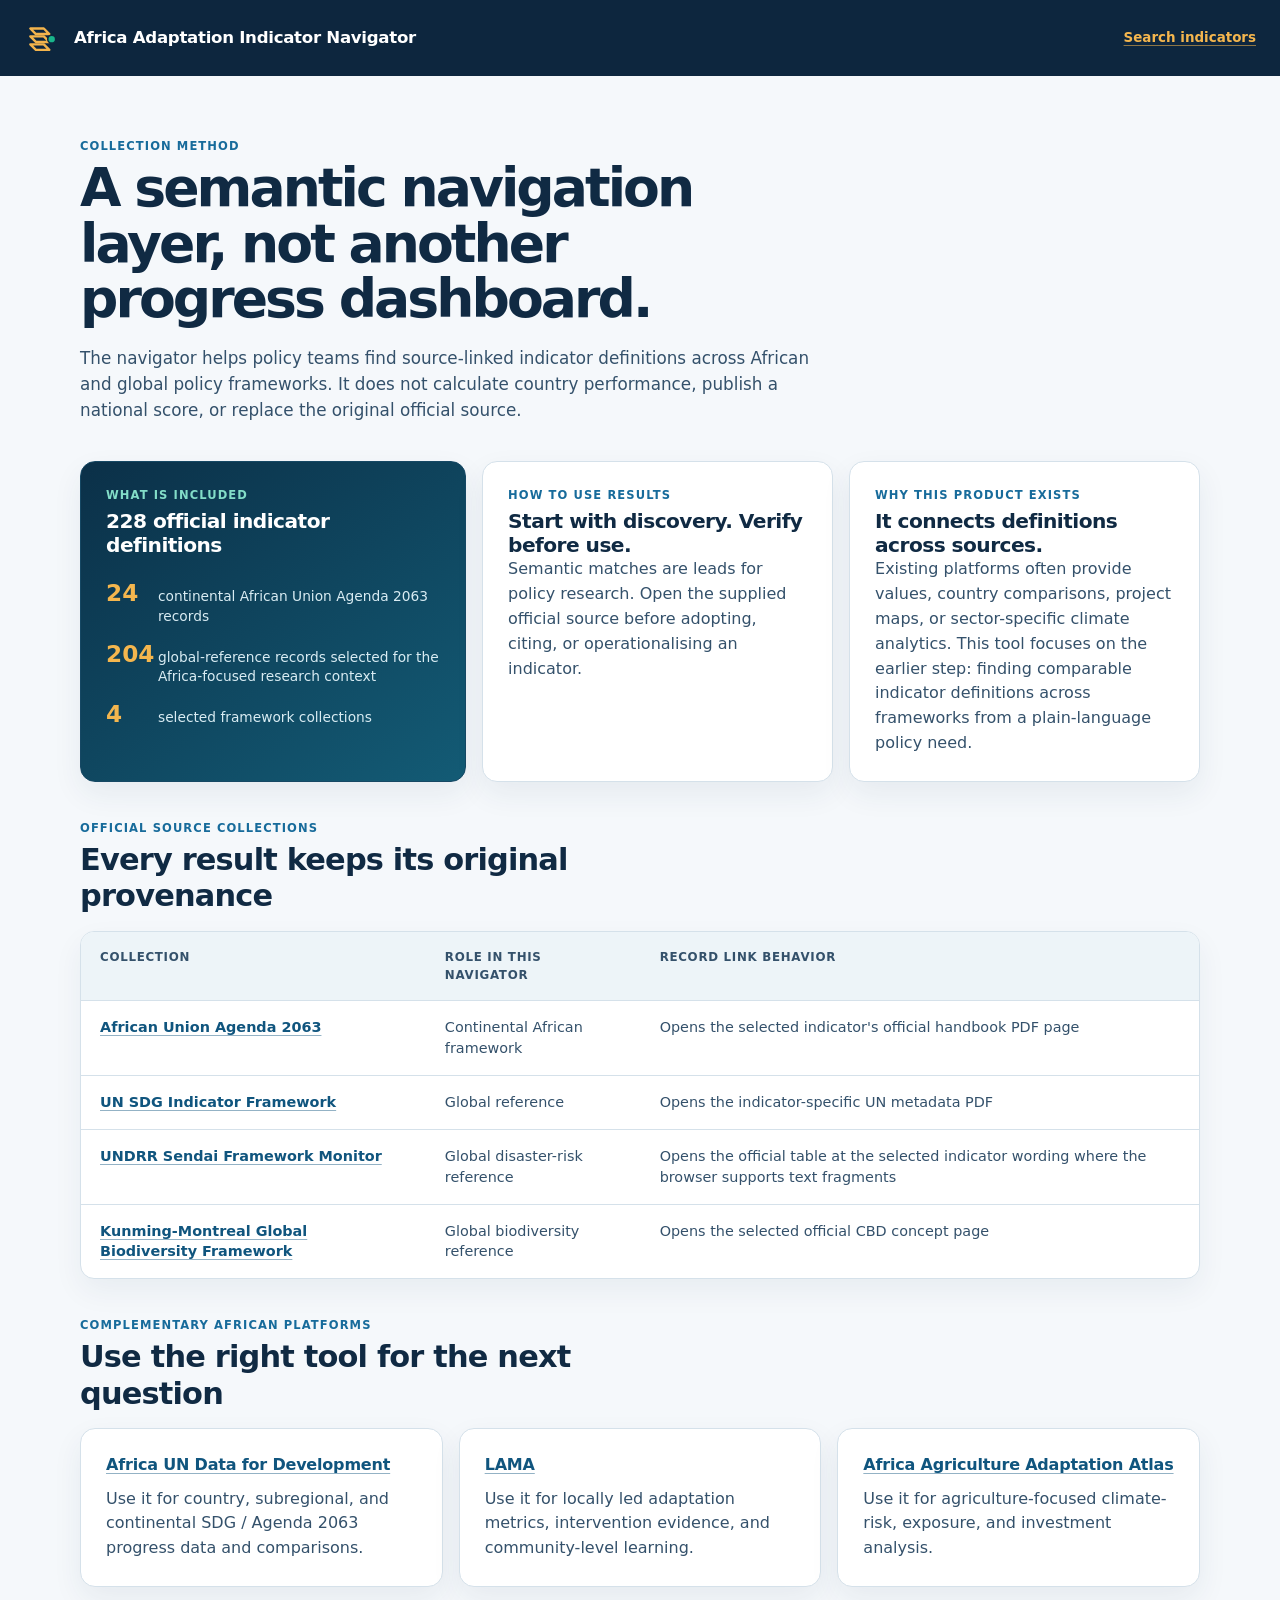
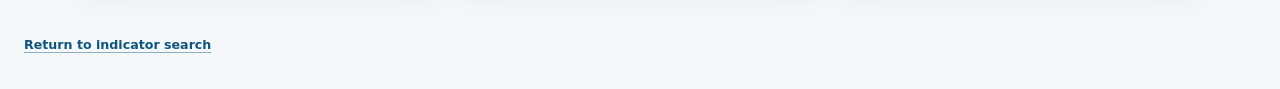
==== about.html @ 9c7e5b96 "Publish public Africa adaptation indicator navigator" ====
<!doctype html>
<html lang="en">
  <head>
    <meta charset="UTF-8" />
    <meta name="viewport" content="width=device-width, initial-scale=1.0" />
    <meta name="description" content="Source scope and method for the Africa Adaptation Indicator Navigator." />
    <meta name="theme-color" content="#08283a" />
    <title>Sources &amp; Method | Africa Adaptation Indicator Navigator</title>
    <link rel="icon" type="image/svg+xml" href="./favicon.svg" />
    <link rel="stylesheet" href="./styles.css" />
  </head>
  <body>
    <header class="site-header">
      <a class="brand" href="./" aria-label="Africa Adaptation Indicator Navigator home">
        <svg class="brand-mark" viewBox="0 0 48 48" aria-hidden="true">
          <path d="M8 12h17l7 7H15z" />
          <path d="M8 22h17l7 7H15z" />
          <path d="M8 32h17l7 7H15z" />
          <circle cx="35" cy="25.5" r="5" />
        </svg>
        <span>Africa Adaptation Indicator Navigator</span>
      </a>
      <nav class="header-nav" aria-label="Primary navigation">
        <a href="./">Search indicators</a>
      </nav>
    </header>

    <main class="about-page">
      <section class="about-intro" aria-labelledby="about-title">
        <p class="section-kicker">Collection method</p>
        <h1 id="about-title">A semantic navigation layer, not another progress dashboard.</h1>
        <p>The navigator helps policy teams find source-linked indicator definitions across African and global policy frameworks. It does not calculate country performance, publish a national score, or replace the original official source.</p>
      </section>

      <section class="about-grid" aria-label="Collection details">
        <article class="about-card about-card-emphasis">
          <p class="section-kicker">What is included</p>
          <h2>228 official indicator definitions</h2>
          <dl class="fact-list">
            <div><dt>24</dt><dd>continental African Union Agenda 2063 records</dd></div>
            <div><dt>204</dt><dd>global-reference records selected for the Africa-focused research context</dd></div>
            <div><dt>4</dt><dd>selected framework collections</dd></div>
          </dl>
        </article>

        <article class="about-card">
          <p class="section-kicker">How to use results</p>
          <h2>Start with discovery. Verify before use.</h2>
          <p>Semantic matches are leads for policy research. Open the supplied official source before adopting, citing, or operationalising an indicator.</p>
        </article>

        <article class="about-card">
          <p class="section-kicker">Why this product exists</p>
          <h2>It connects definitions across sources.</h2>
          <p>Existing platforms often provide values, country comparisons, project maps, or sector-specific climate analytics. This tool focuses on the earlier step: finding comparable indicator definitions across frameworks from a plain-language policy need.</p>
        </article>
      </section>

      <section class="source-section" aria-labelledby="sources-title">
        <div class="source-section-heading">
          <div>
            <p class="section-kicker">Official source collections</p>
            <h2 id="sources-title">Every result keeps its original provenance</h2>
          </div>
        </div>
        <div class="source-table-wrap">
          <table class="source-table">
            <thead><tr><th>Collection</th><th>Role in this navigator</th><th>Record link behavior</th></tr></thead>
            <tbody>
              <tr><td><a href="https://au.int/sites/default/files/newsevents/workingdocuments/33090-wd-13.1_agenda_2063_draft_indicator_handbook.pdf" target="_blank" rel="noopener noreferrer">African Union Agenda 2063</a></td><td>Continental African framework</td><td>Opens the selected indicator's official handbook PDF page</td></tr>
              <tr><td><a href="https://unstats.un.org/sdgs/indicators/en/" target="_blank" rel="noopener noreferrer">UN SDG Indicator Framework</a></td><td>Global reference</td><td>Opens the indicator-specific UN metadata PDF</td></tr>
              <tr><td><a href="https://www.undrr.org/implementing-sendai-framework/monitoring-sendai-framework/sfm-methodology" target="_blank" rel="noopener noreferrer">UNDRR Sendai Framework Monitor</a></td><td>Global disaster-risk reference</td><td>Opens the official table at the selected indicator wording where the browser supports text fragments</td></tr>
              <tr><td><a href="https://metadata.cbd.int/kmgbf/en/" target="_blank" rel="noopener noreferrer">Kunming-Montreal Global Biodiversity Framework</a></td><td>Global biodiversity reference</td><td>Opens the selected official CBD concept page</td></tr>
            </tbody>
          </table>
        </div>
      </section>

      <section class="source-section" aria-labelledby="complement-title">
        <div class="source-section-heading">
          <div>
            <p class="section-kicker">Complementary African platforms</p>
            <h2 id="complement-title">Use the right tool for the next question</h2>
          </div>
        </div>
        <div class="complement-grid">
          <article class="complement-card"><h3><a href="https://ecastats.uneca.org/africaundata" target="_blank" rel="noopener noreferrer">Africa UN Data for Development</a></h3><p>Use it for country, subregional, and continental SDG / Agenda 2063 progress data and comparisons.</p></article>
          <article class="complement-card"><h3><a href="https://lama-arin-africa.org/" target="_blank" rel="noopener noreferrer">LAMA</a></h3><p>Use it for locally led adaptation metrics, intervention evidence, and community-level learning.</p></article>
          <article class="complement-card"><h3><a href="https://adaptationatlas.cgiar.org/" target="_blank" rel="noopener noreferrer">Africa Agriculture Adaptation Atlas</a></h3><p>Use it for agriculture-focused climate-risk, exposure, and investment analysis.</p></article>
        </div>
      </section>
    </main>

    <footer class="site-footer about-footer">
      <a href="./">Return to indicator search</a>
    </footer>
  </body>
</html>
---- styles.css ----
:root {
  --ink: #102a43;
  --ink-soft: #34516b;
  --navy: #0d263e;
  --navy-deep: #071a2b;
  --paper: #f5f8fb;
  --surface: #ffffff;
  --surface-muted: #eef4f8;
  --line: #d5e1ea;
  --line-strong: #b7c9d7;
  --blue: #176b9b;
  --blue-dark: #10557e;
  --mint: #19b58b;
  --mint-light: #d8f5eb;
  --gold: #e8a33c;
  --danger: #ae3d3d;
  --shadow: 0 18px 44px rgba(25, 56, 80, 0.1);
  font-family: Inter, ui-sans-serif, system-ui, -apple-system, BlinkMacSystemFont, "Segoe UI", sans-serif;
}

* { box-sizing: border-box; }

html { background: var(--paper); }

body {
  min-width: 320px;
  margin: 0;
  background: var(--paper);
  color: var(--ink);
  font-size: 16px;
  line-height: 1.55;
}

button, textarea { font: inherit; }

button:focus-visible, textarea:focus-visible, a:focus-visible, input:focus-visible {
  outline: 3px solid #56b8ed;
  outline-offset: 3px;
}

.site-header {
  min-height: 76px;
  padding: 0 max(24px, calc((100vw - 1280px) / 2));
  display: flex;
  align-items: center;
  justify-content: space-between;
  gap: 24px;
  background: var(--navy);
  color: #ffffff;
}

.brand {
  display: inline-flex;
  align-items: center;
  gap: 12px;
  color: inherit;
  font-size: 1.04rem;
  font-weight: 760;
  letter-spacing: -0.018em;
  text-decoration: none;
}

.brand-mark {
  width: 38px;
  height: 38px;
  flex: 0 0 38px;
  overflow: visible;
}

.brand-mark path {
  fill: none;
  stroke: #f3b44c;
  stroke-linecap: round;
  stroke-linejoin: round;
  stroke-width: 3;
}

.brand-mark circle {
  fill: var(--mint);
  stroke: var(--navy);
  stroke-width: 2;
}

.header-label {
  color: #bed0df;
  font-size: 0.82rem;
  font-weight: 700;
  letter-spacing: 0.055em;
  text-transform: uppercase;
}

.workspace {
  width: min(1280px, calc(100% - 48px));
  margin: 0 auto;
  padding: 38px 0 48px;
  display: grid;
  grid-template-columns: minmax(270px, 308px) minmax(0, 1fr);
  gap: 30px;
  align-items: start;
}

.sidebar { display: grid; gap: 18px; }

.side-card, .search-card, .results-panel {
  border: 1px solid var(--line);
  border-radius: 16px;
  background: var(--surface);
  box-shadow: var(--shadow);
}

.side-card { padding: 24px; }

.filter-card {
  border-color: var(--navy);
  background: var(--navy);
  color: #ffffff;
  box-shadow: 0 18px 42px rgba(13, 38, 62, 0.16);
}

.panel-heading {
  display: flex;
  align-items: flex-start;
  justify-content: space-between;
  gap: 12px;
  margin-bottom: 24px;
}

.compact-heading { margin-bottom: 6px; }

.section-kicker {
  margin: 0 0 4px;
  color: var(--blue);
  font-size: 0.72rem;
  font-weight: 780;
  letter-spacing: 0.095em;
  text-transform: uppercase;
}

.filter-card .section-kicker { color: #75dcc4; }

h1, h2, h3, p { margin-top: 0; }

h1 {
  margin-bottom: 8px;
  font-size: clamp(2.1rem, 5vw, 3.35rem);
  line-height: 1.04;
  letter-spacing: -0.055em;
}

h2 {
  margin-bottom: 0;
  font-size: 1.26rem;
  line-height: 1.2;
  letter-spacing: -0.027em;
}

h3 {
  margin-bottom: 12px;
  font-size: 1.1rem;
  line-height: 1.4;
  letter-spacing: -0.012em;
}

.quiet-button {
  border: 1px solid rgba(255, 255, 255, 0.32);
  border-radius: 7px;
  padding: 0.28rem 0.55rem;
  background: transparent;
  color: #ffffff;
  font-size: 0.79rem;
  font-weight: 700;
  cursor: pointer;
}

.quiet-button:hover { background: rgba(255, 255, 255, 0.12); }

fieldset { min-width: 0; margin: 0 0 26px; padding: 0; border: 0; }
fieldset:last-child { margin-bottom: 0; }

legend {
  margin-bottom: 11px;
  color: #c9d9e5;
  font-size: 0.84rem;
  font-weight: 760;
}

.filter-options { display: grid; gap: 7px; }

.filter-option {
  display: grid;
  grid-template-columns: 18px minmax(0, 1fr);
  column-gap: 10px;
  align-items: start;
  min-height: 24px;
  color: #edf5fa;
  cursor: pointer;
  font-size: 0.91rem;
  line-height: 1.38;
}

.filter-option input {
  appearance: none;
  inline-size: 18px;
  block-size: 18px;
  margin: 0.17rem 0 0;
  flex: 0 0 18px;
  border: 1.5px solid #8ea9bc;
  border-radius: 4px;
  background: #0a1d30;
  cursor: pointer;
}

.filter-option input:checked {
  border-color: var(--mint);
  background-color: var(--mint);
  background-image: url("data:image/svg+xml,%3Csvg xmlns='http://www.w3.org/2000/svg' viewBox='0 0 16 16'%3E%3Cpath d='M3 8.5 6.4 12 13 4.8' fill='none' stroke='%230d263e' stroke-linecap='round' stroke-linejoin='round' stroke-width='2.25'/%3E%3C/svg%3E");
  background-position: center;
  background-repeat: no-repeat;
  background-size: 13px 13px;
}

.filter-option:hover span { color: #ffffff; }

.overview-card { background: #f9fcfe; }
.overview-total {
  min-width: 2.5rem;
  border-radius: 999px;
  padding: 0.18rem 0.5rem;
  background: var(--mint-light);
  color: #0b6d55;
  font-size: 0.78rem;
  font-weight: 800;
  text-align: center;
}
.overview-caption { margin: 0 0 17px; color: var(--ink-soft); font-size: 0.84rem; }
.framework-chart { display: grid; gap: 15px; }
.chart-row { display: grid; gap: 6px; }
.chart-label { display: flex; justify-content: space-between; gap: 12px; color: var(--ink-soft); font-size: 0.78rem; font-weight: 700; }
.chart-label span:last-child { color: var(--ink); font-variant-numeric: tabular-nums; }
.chart-track { height: 8px; overflow: hidden; border-radius: 999px; background: #dfe9f0; }
.chart-fill { width: var(--chart-width); height: 100%; border-radius: inherit; background: linear-gradient(90deg, var(--blue), #47a5c9); }
.chart-row:nth-child(2) .chart-fill { background: linear-gradient(90deg, #1e8b70, #55caa7); }
.chart-row:nth-child(3) .chart-fill { background: linear-gradient(90deg, #c98528, #efbb63); }
.chart-empty { margin: 0; color: var(--ink-soft); font-size: 0.86rem; }

.content-column { min-width: 0; display: grid; gap: 24px; }

.search-card {
  padding: clamp(26px, 4vw, 38px);
  background: linear-gradient(130deg, #ffffff 0%, #ffffff 60%, #edf7fa 100%);
}

.search-copy > p:last-child {
  max-width: 680px;
  margin-bottom: 25px;
  color: var(--ink-soft);
  font-size: 1.02rem;
}

.search-form { display: grid; gap: 9px; }

.search-form label { color: var(--ink); font-size: 0.91rem; font-weight: 780; }

textarea {
  width: 100%;
  min-height: 108px;
  resize: vertical;
  border: 1px solid var(--line-strong);
  border-radius: 11px;
  padding: 14px 15px;
  background: #ffffff;
  color: var(--ink);
  font-size: 1rem;
  line-height: 1.55;
}

textarea::placeholder { color: #71879a; }
textarea:hover { border-color: #8ca8bb; }
textarea:focus { border-color: var(--blue); outline: none; box-shadow: 0 0 0 4px rgba(23, 107, 155, 0.12); }

.search-actions { display: flex; flex-wrap: wrap; align-items: center; gap: 15px; margin-top: 3px; }

.primary-button, .source-link {
  display: inline-flex;
  align-items: center;
  justify-content: center;
  min-height: 43px;
  border: 1px solid transparent;
  border-radius: 8px;
  padding: 0.62rem 0.95rem;
  background: var(--blue);
  color: #ffffff;
  font-size: 0.91rem;
  font-weight: 760;
  text-decoration: none;
  cursor: pointer;
  transition: background 150ms ease, transform 150ms ease, box-shadow 150ms ease;
}

.primary-button:hover { background: var(--blue-dark); transform: translateY(-1px); box-shadow: 0 7px 16px rgba(16, 85, 126, 0.21); }
.primary-button:disabled { cursor: wait; opacity: 0.67; transform: none; }

.status { min-height: 1.5em; margin: 0; color: var(--ink-soft); font-size: 0.88rem; }
.status.is-error { color: var(--danger); }
.status.is-ready { color: #16785d; }

.results-panel { padding: clamp(24px, 3vw, 34px); }

.results-heading {
  display: flex;
  align-items: end;
  justify-content: space-between;
  gap: 20px;
  margin-bottom: 21px;
}

.results-heading .section-kicker { margin-bottom: 4px; }
.result-count { margin-bottom: 1px; color: var(--ink-soft); font-size: 0.88rem; text-align: right; }

.results-list { display: grid; gap: 12px; }

.result-card {
  border: 1px solid var(--line);
  border-radius: 12px;
  padding: 21px;
  background: #ffffff;
  transition: border-color 150ms ease, box-shadow 150ms ease;
}

.result-card:hover { border-color: #a8c4d4; box-shadow: 0 9px 19px rgba(23, 61, 87, 0.07); }

.result-topline { display: flex; flex-wrap: wrap; align-items: center; gap: 8px 10px; margin-bottom: 13px; }
.code-badge {
  border-radius: 999px;
  padding: 0.19rem 0.55rem;
  background: #e2f1f8;
  color: #0e5f8b;
  font-size: 0.77rem;
  font-weight: 820;
  letter-spacing: 0.02em;
}
.framework-name { color: var(--ink-soft); font-size: 0.82rem; font-weight: 680; }
.result-topic { margin: 0 0 17px; color: var(--ink-soft); font-size: 0.86rem; }
.result-topic strong { color: var(--ink); font-weight: 700; }

.source-link {
  min-height: 39px;
  border-color: #8eb6cb;
  background: #ffffff;
  color: var(--blue-dark);
  font-size: 0.86rem;
}
.source-link::after { content: "\2197"; margin-left: 0.48rem; font-size: 1.02em; }
.source-link:hover { border-color: var(--blue); background: #edf7fb; transform: translateY(-1px); }

.empty-state {
  min-height: 210px;
  display: grid;
  place-items: center;
  align-content: center;
  gap: 15px;
  border: 1px dashed var(--line-strong);
  border-radius: 12px;
  padding: 22px;
  color: var(--ink-soft);
  text-align: center;
}

.empty-state[hidden] { display: none; }
.empty-state svg { width: 50px; height: 50px; fill: none; stroke: #76a8c2; stroke-linecap: round; stroke-linejoin: round; stroke-width: 2; }
.empty-state p { max-width: 340px; margin: 0; }

.site-footer {
  width: min(1280px, calc(100% - 48px));
  margin: 0 auto;
  padding: 0 0 34px;
  display: flex;
  flex-wrap: wrap;
  gap: 7px 19px;
  color: var(--ink-soft);
  font-size: 0.79rem;
}

@media (max-width: 980px) {
  .workspace { grid-template-columns: 1fr; }
  .sidebar { grid-template-columns: minmax(0, 1.4fr) minmax(240px, 0.8fr); }
  .filter-options { grid-template-columns: repeat(2, minmax(0, 1fr)); column-gap: 13px; }
}

@media (max-width: 660px) {
  .site-header { min-height: 68px; padding: 0 18px; }
  .brand { font-size: 0.91rem; line-height: 1.18; }
  .brand-mark { width: 34px; height: 34px; flex-basis: 34px; }
  .header-label { display: none; }
  .workspace, .site-footer { width: min(100% - 28px, 1280px); }
  .workspace { padding: 22px 0 33px; gap: 17px; }
  .sidebar { grid-template-columns: 1fr; gap: 14px; }
  .side-card { padding: 21px; }
  .filter-options { grid-template-columns: 1fr; }
  .search-card, .results-panel { border-radius: 13px; }
  .search-card { padding: 25px 21px; }
  .results-panel { padding: 23px 20px; }
  .results-heading { align-items: flex-start; flex-direction: column; gap: 7px; }
  .result-count { text-align: left; }
  .result-card { padding: 18px; }
  .source-link { width: 100%; }
}
.header-nav {
  display: inline-flex;
  align-items: center;
  gap: 18px;
  color: #bed0df;
  font-size: 0.84rem;
  font-weight: 700;
}

.header-nav a {
  color: #f4b64e;
  text-decoration-color: rgba(244, 182, 78, 0.55);
  text-underline-offset: 0.22em;
}

.header-nav a:hover { color: #ffffff; }

.scope-summary {
  display: grid;
  grid-template-columns: repeat(2, minmax(0, 1fr));
  gap: 8px;
  margin: 16px 0 20px;
}

.scope-chip {
  min-width: 0;
  border: 1px solid #d5e1ea;
  border-radius: 10px;
  padding: 10px 9px;
  background: #ffffff;
  color: var(--ink-soft);
  font-size: 0.72rem;
  line-height: 1.25;
}

.scope-chip strong {
  display: block;
  margin-top: 3px;
  color: var(--ink);
  font-size: 1.08rem;
  font-variant-numeric: tabular-nums;
}

.scope-chip-africa { border-color: #84c9b8; background: #effaf6; }
.scope-chip-africa strong { color: #08775e; }

.chart-row:nth-child(3) .chart-fill { background: linear-gradient(90deg, #c98528, #efbb63); }
.chart-row:nth-child(4) .chart-fill { background: linear-gradient(90deg, #6854a8, #9f8cdb); }

.scope-badge {
  border-radius: 999px;
  padding: 0.19rem 0.52rem;
  border: 1px solid #bfd0dc;
  background: #f4f8fa;
  color: #537085;
  font-size: 0.72rem;
  font-weight: 770;
  line-height: 1.2;
}

.scope-badge.is-africa { border-color: #8ccdbc; background: #e6f8f1; color: #087459; }

.about-page {
  width: min(1120px, calc(100% - 48px));
  margin: 0 auto;
  padding: 62px 0 48px;
}

.about-intro { max-width: 825px; margin-bottom: 38px; }
.about-intro h1 { max-width: 740px; }
.about-intro > p:last-child { max-width: 740px; margin: 18px 0 0; color: var(--ink-soft); font-size: 1.05rem; }

.about-grid {
  display: grid;
  grid-template-columns: 1.1fr 1fr 1fr;
  gap: 16px;
  margin-bottom: 32px;
}

.about-card, .complement-card {
  border: 1px solid var(--line);
  border-radius: 15px;
  padding: 25px;
  background: #ffffff;
  box-shadow: 0 12px 30px rgba(25, 56, 80, 0.07);
}

.about-card-emphasis { border-color: #164864; background: linear-gradient(145deg, #0b3048, #135b75); color: #ffffff; }
.about-card-emphasis .section-kicker { color: #83ddc8; }
.about-card-emphasis h2 { color: #ffffff; }
.about-card p:last-child, .complement-card p { margin-bottom: 0; color: var(--ink-soft); }

.fact-list { display: grid; gap: 16px; margin: 24px 0 0; }
.fact-list div { display: grid; grid-template-columns: 42px minmax(0, 1fr); gap: 10px; align-items: baseline; }
.fact-list dt { color: #f4b64e; font-size: 1.45rem; font-weight: 820; line-height: 1; }
.fact-list dd { margin: 0; color: #d9ecf3; font-size: 0.86rem; line-height: 1.4; }

.source-section { margin-top: 38px; }
.source-section-heading { margin-bottom: 16px; }
.source-section-heading h2 { max-width: 620px; font-size: clamp(1.4rem, 3vw, 1.9rem); }
.source-table-wrap { overflow-x: auto; border: 1px solid var(--line); border-radius: 14px; background: #ffffff; box-shadow: 0 12px 30px rgba(25, 56, 80, 0.06); }
.source-table { width: 100%; min-width: 740px; border-collapse: collapse; text-align: left; }
.source-table th, .source-table td { padding: 16px 19px; vertical-align: top; border-bottom: 1px solid var(--line); }
.source-table th { background: #edf4f8; color: var(--ink-soft); font-size: 0.74rem; letter-spacing: 0.06em; text-transform: uppercase; }
.source-table td { color: var(--ink-soft); font-size: 0.9rem; line-height: 1.45; }
.source-table tr:last-child td { border-bottom: 0; }
.source-table a, .complement-card a, .site-footer a { color: var(--blue-dark); font-weight: 750; text-decoration-color: rgba(16, 85, 126, 0.45); text-underline-offset: 0.2em; }
.source-table a:hover, .complement-card a:hover, .site-footer a:hover { color: var(--mint); }

.complement-grid { display: grid; grid-template-columns: repeat(3, minmax(0, 1fr)); gap: 16px; }
.complement-card h3 { margin-bottom: 10px; font-size: 1rem; }
.about-footer { padding-top: 0; }

@media (max-width: 900px) {
  .about-grid { grid-template-columns: 1fr; }
  .complement-grid { grid-template-columns: 1fr; }
}

@media (max-width: 660px) {
  .header-nav { gap: 10px; }
  .header-nav .header-label { display: none; }
  .about-page { width: min(100% - 28px, 1120px); padding: 37px 0 30px; }
  .about-card, .complement-card { padding: 21px; }
  .scope-summary { gap: 7px; }
  .scope-chip { padding: 9px 8px; }
}
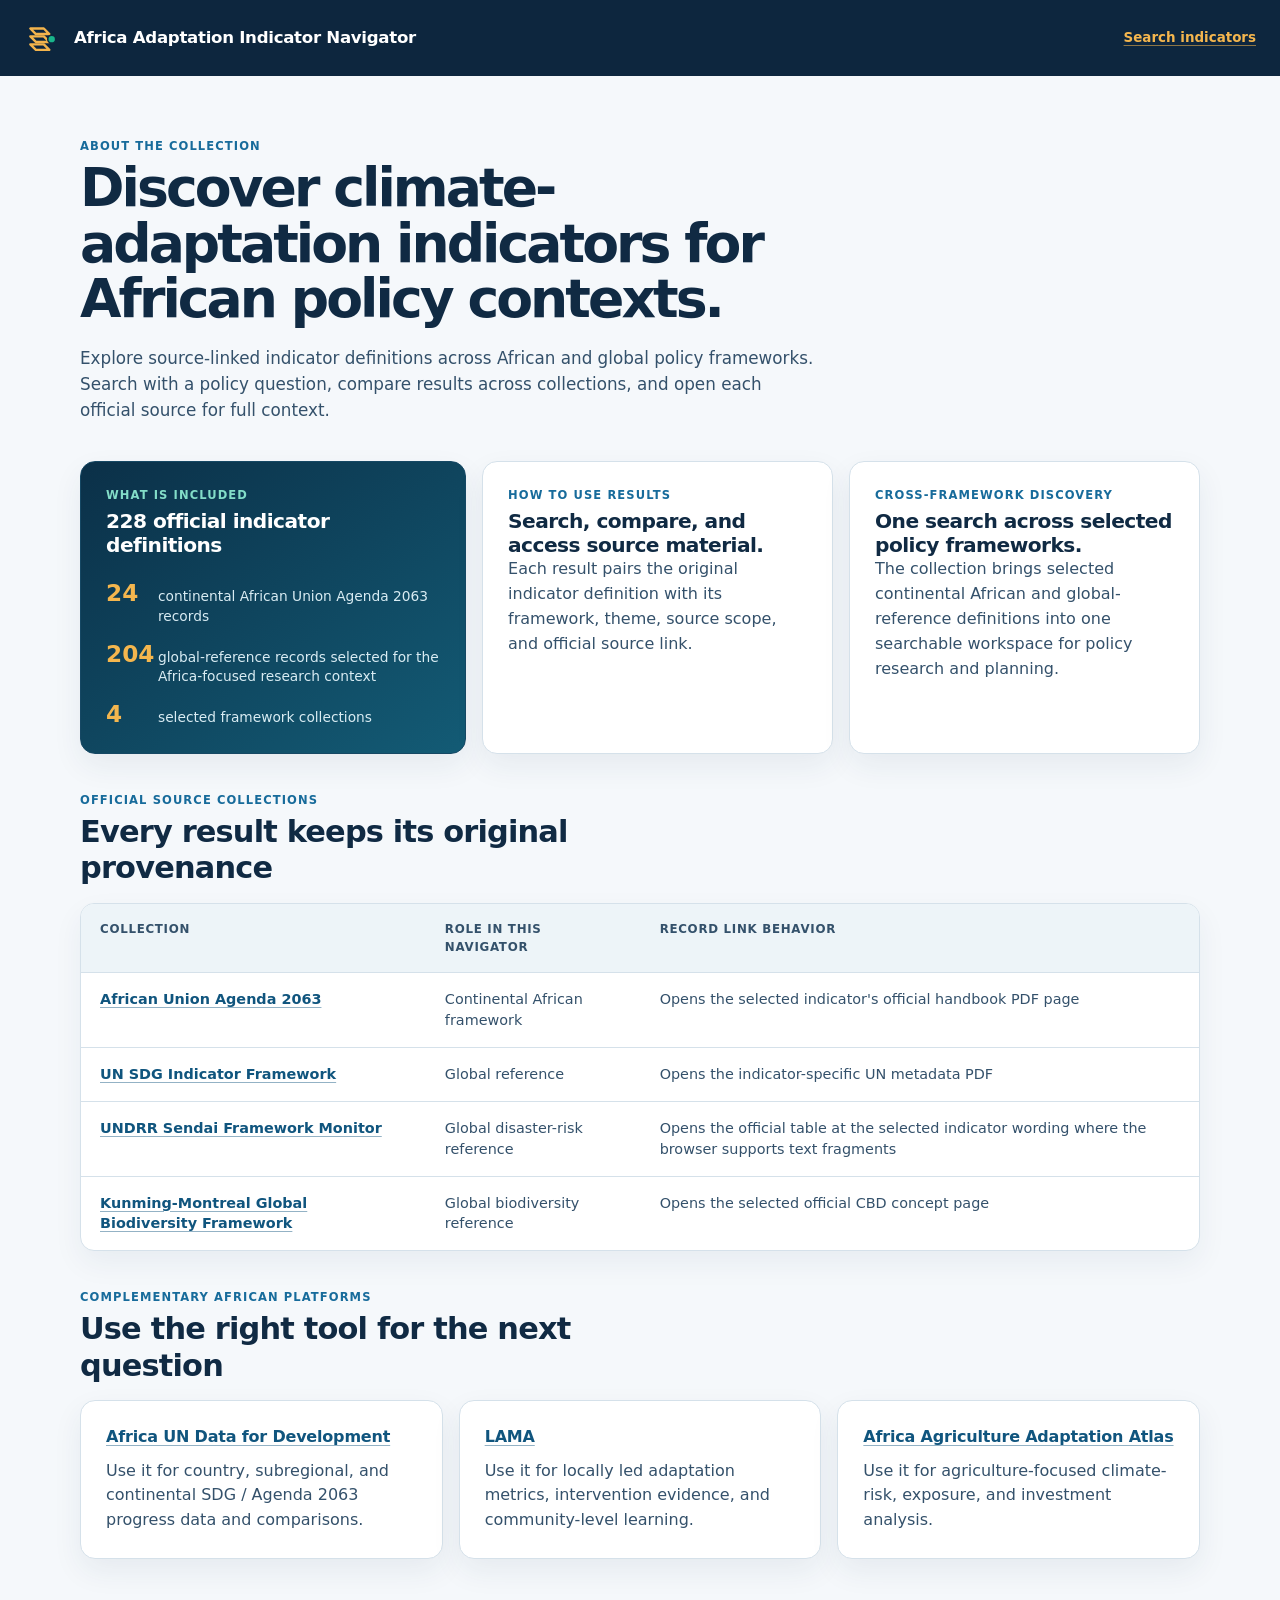
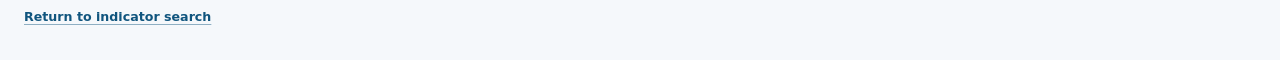
==== commit 45af3d42: "Refine public collection copy" ====
--- a/about.html
+++ b/about.html
@@ -27,9 +27,9 @@
 
     <main class="about-page">
       <section class="about-intro" aria-labelledby="about-title">
-        <p class="section-kicker">Collection method</p>
-        <h1 id="about-title">A semantic navigation layer, not another progress dashboard.</h1>
-        <p>The navigator helps policy teams find source-linked indicator definitions across African and global policy frameworks. It does not calculate country performance, publish a national score, or replace the original official source.</p>
+        <p class="section-kicker">About the collection</p>
+        <h1 id="about-title">Discover climate-adaptation indicators for African policy contexts.</h1>
+        <p>Explore source-linked indicator definitions across African and global policy frameworks. Search with a policy question, compare results across collections, and open each official source for full context.</p>
       </section>
 
       <section class="about-grid" aria-label="Collection details">
@@ -45,14 +45,14 @@
 
         <article class="about-card">
           <p class="section-kicker">How to use results</p>
-          <h2>Start with discovery. Verify before use.</h2>
-          <p>Semantic matches are leads for policy research. Open the supplied official source before adopting, citing, or operationalising an indicator.</p>
+          <h2>Search, compare, and access source material.</h2>
+          <p>Each result pairs the original indicator definition with its framework, theme, source scope, and official source link.</p>
         </article>
 
         <article class="about-card">
-          <p class="section-kicker">Why this product exists</p>
-          <h2>It connects definitions across sources.</h2>
-          <p>Existing platforms often provide values, country comparisons, project maps, or sector-specific climate analytics. This tool focuses on the earlier step: finding comparable indicator definitions across frameworks from a plain-language policy need.</p>
+          <p class="section-kicker">Cross-framework discovery</p>
+          <h2>One search across selected policy frameworks.</h2>
+          <p>The collection brings selected continental African and global-reference definitions into one searchable workspace for policy research and planning.</p>
         </article>
       </section>
 
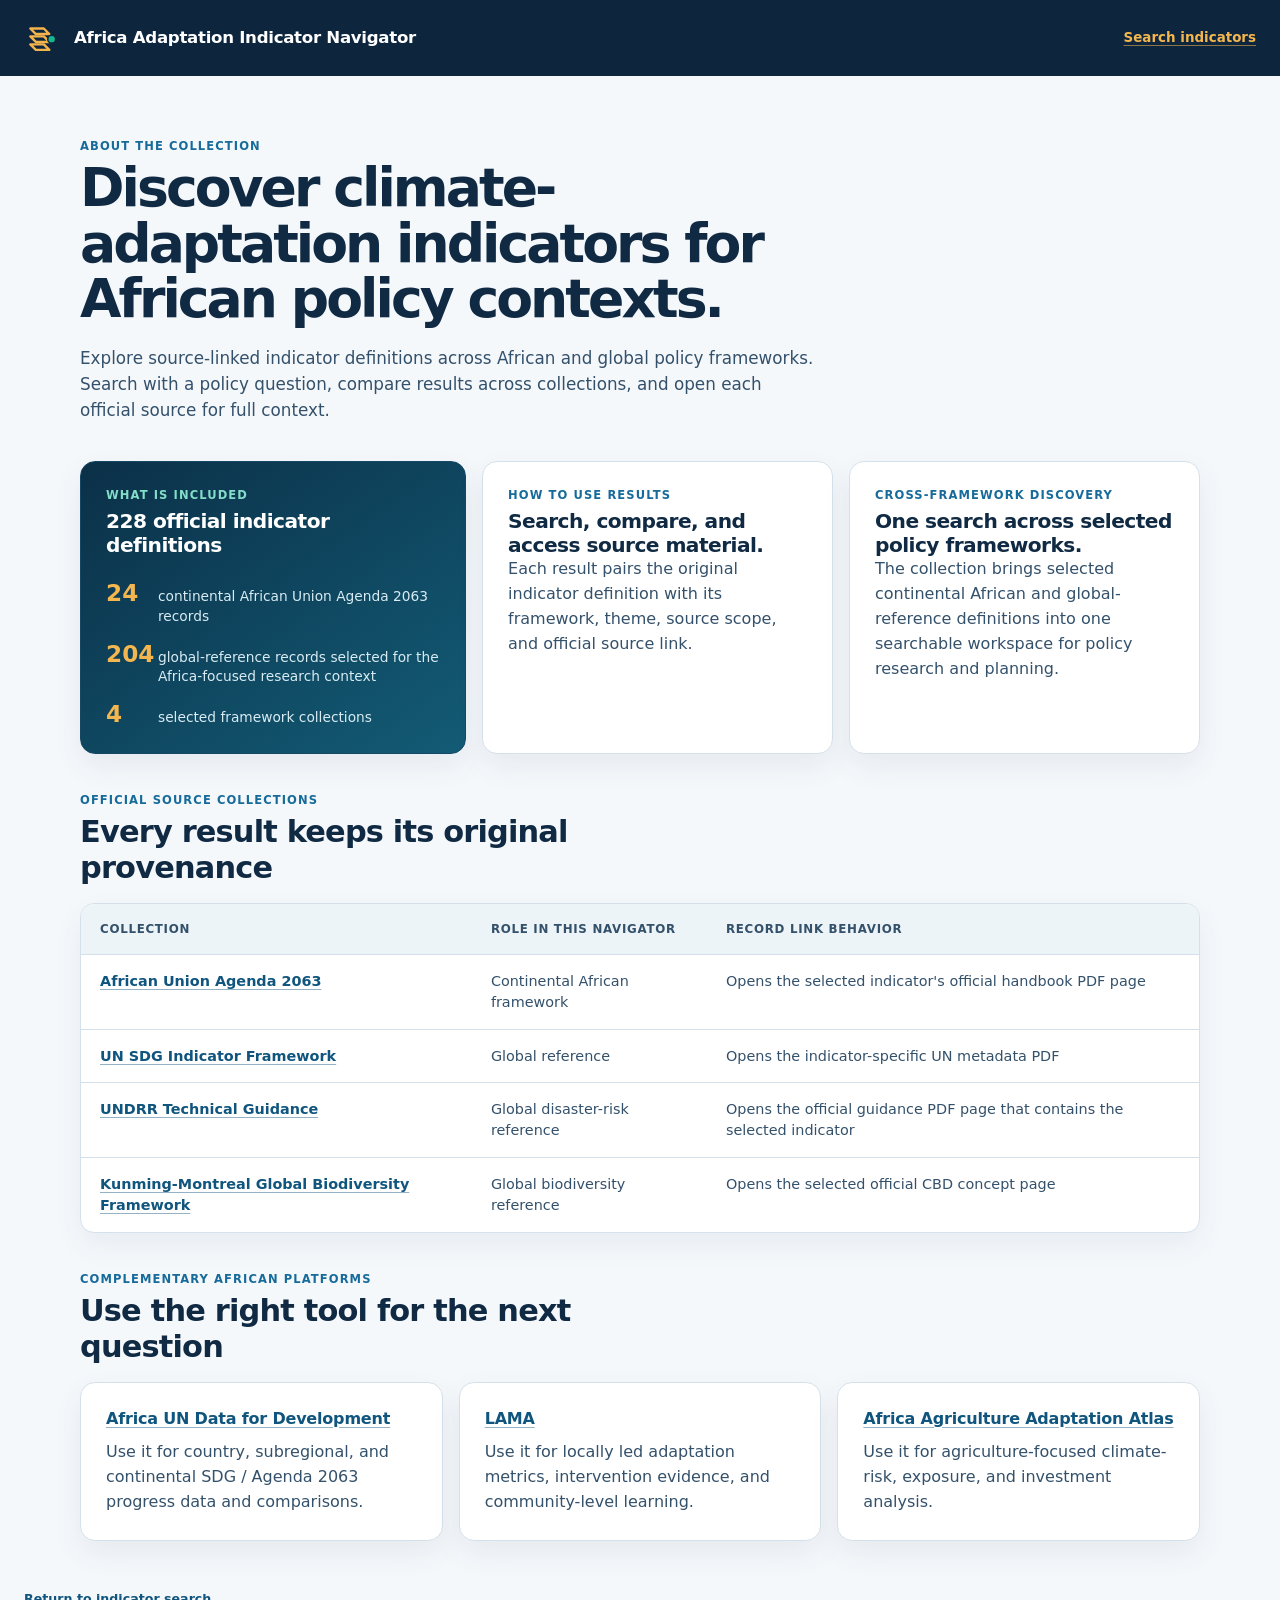
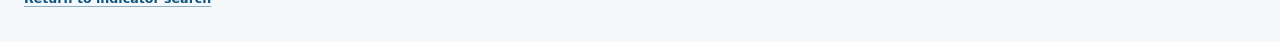
==== commit 088d7357: "Fix Sendai indicator source links" ====
--- a/about.html
+++ b/about.html
@@ -69,7 +69,7 @@
             <tbody>
               <tr><td><a href="https://au.int/sites/default/files/newsevents/workingdocuments/33090-wd-13.1_agenda_2063_draft_indicator_handbook.pdf" target="_blank" rel="noopener noreferrer">African Union Agenda 2063</a></td><td>Continental African framework</td><td>Opens the selected indicator's official handbook PDF page</td></tr>
               <tr><td><a href="https://unstats.un.org/sdgs/indicators/en/" target="_blank" rel="noopener noreferrer">UN SDG Indicator Framework</a></td><td>Global reference</td><td>Opens the indicator-specific UN metadata PDF</td></tr>
-              <tr><td><a href="https://www.undrr.org/implementing-sendai-framework/monitoring-sendai-framework/sfm-methodology" target="_blank" rel="noopener noreferrer">UNDRR Sendai Framework Monitor</a></td><td>Global disaster-risk reference</td><td>Opens the official table at the selected indicator wording where the browser supports text fragments</td></tr>
+              <tr><td><a href="https://globalplatform.undrr.org/2022/sites/default/files/2022-02/Technical%20Guidance%20for%20Monitoring%20and%20Reporting%20on%20Progress%20in%20Achieving%20the%20Global%20Targets%20of%20the%20Sendai%20Framework%20for%20Disaster%20Risk%20Reduction.pdf" target="_blank" rel="noopener noreferrer">UNDRR Technical Guidance</a></td><td>Global disaster-risk reference</td><td>Opens the official guidance PDF page that contains the selected indicator</td></tr>
               <tr><td><a href="https://metadata.cbd.int/kmgbf/en/" target="_blank" rel="noopener noreferrer">Kunming-Montreal Global Biodiversity Framework</a></td><td>Global biodiversity reference</td><td>Opens the selected official CBD concept page</td></tr>
             </tbody>
           </table>
